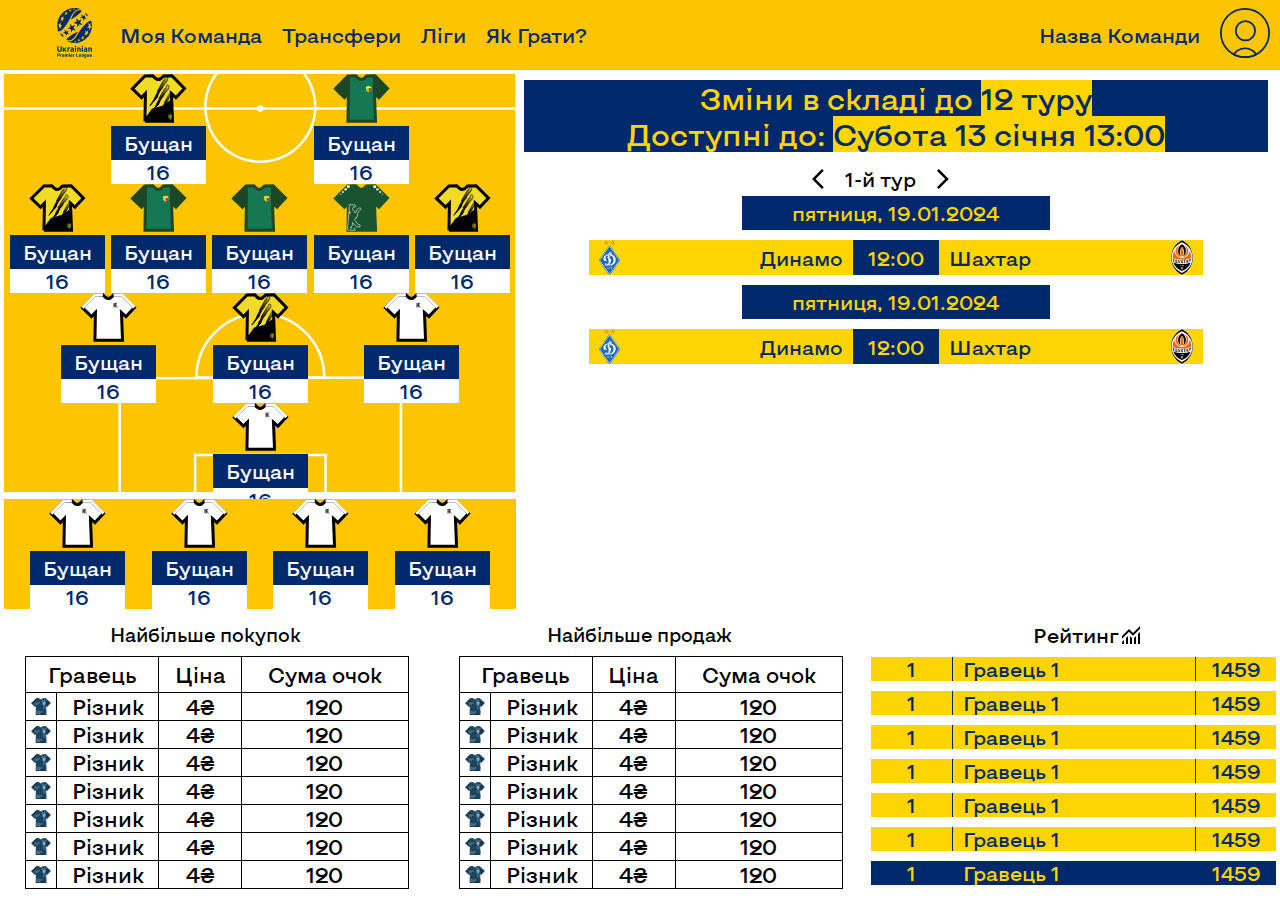
==== team.html @ 9a76119e "Add files via upload" ====
<!DOCTYPE html>
<html lang="en">
<head>
    <meta charset="UTF-8">
    <meta name="viewport" content="width=device-width, initial-scale=1.0">
    <title>Document</title>
    <link rel="stylesheet" href="style2.css">
</head>
<body>




    <nav class="headline" >
        <div >
            <ul>
                <div class="leftnav">
                    <li>
                        <img src="media/logo.svg" class="logo">
                    </li>
                    <li >
                        Моя Команда
                    </li>
                    <li >
                        Трансфери
                    </li>
                    <li >
                        Ліги
                    </li>
                    <li >
                        Як Грати?
                    </li>

                </div>

                <div class="rightnav">
                    <li >
                        Назва Команди
                    </li>
    
                    <li  >
                        <img src="media/user.svg" alt="" >
                    </li>


                </div>
                
                

            </ul>
        </div>
    </nav>
    <div class="main-container">

        <div class="left-container" >

            <div class="pitch">
                <img class="pitchimg" src="media/pitch.svg" alt="">
                <div class="players">
                    <div class="strikers">
                    
                    
                        <div class="player">
                            <img class="playerimg" src="media/player2.svg" alt="">
                            <p class="surname">Бущан</p>
                            <p class="playersmallinfo" >16</p>
                    
                        </div>
                            
                        <div class="player">
                            <img class="playerimg" src="media/player3.svg" alt="">
                            <p class="surname">Бущан</p>
                            <p class="playersmallinfo" >16</p>
                    
                        </div>
                       
                        
                        
                    </div>
                    
                    <div class="midfielders">

                        <div class="player">
                            <img class="playerimg" src="media/player2.svg" alt="">
                            <p class="surname">Бущан</p>
                            <p class="playersmallinfo" >16</p>
                    
                        </div>
                    
                        <div class="player">
                            <img class="playerimg" src="media/player3.svg" alt="">
                            <p class="surname">Бущан</p>
                            <p class="playersmallinfo" >16</p>
                    
                        </div>
                        <div class="player">
                            <img class="playerimg" src="media/player3.svg" alt="">
                            <p class="surname">Бущан</p>
                            <p class="playersmallinfo" >16</p>
                    
                        </div>
                       
                         
                        <div class="player">
                            <img class="playerimg" src="media/player1.svg" alt="">
                            <p class="surname">Бущан</p>
                            <p class="playersmallinfo" >16</p>

                    
                        </div>
                        <div class="player">
                            <img class="playerimg" src="media/player2.svg" alt="">
                            <p class="surname">Бущан</p>
                            <p class="playersmallinfo" >16</p>
                    
                        </div>
                    </div>
            
                    <div class="defenders">
        
                      
                        <div class="player">
                            <img class="playerimg" src="media/player.svg" alt="">
                            <p class="surname">Бущан</p>
                            <p class="playersmallinfo" >16</p>
                    
                        </div>
                        <div class="player">
                            <img class="playerimg" src="media/player2.svg" alt="">
                            <p class="surname">Бущан</p>
                            <p class="playersmallinfo" >16</p>
                    
                        </div>
                        
                        <div class="player">
                            <img class="playerimg" src="media/player.svg" alt="">
                            <p class="surname">Бущан</p>
                            <p class="playersmallinfo" >16</p>
                    
                        </div>
                        
                    </div>
                    <div class="goalkeepers">
                        <div class="player">
                            <img class="playerimg" src="media/player.svg" alt="">
                            <p class="surname">Бущан</p>
                            <p class="playersmallinfo" >16</p>
                    
                        </div>
                        
                      
                        
                       
                    </div>
                    
                </div>
                    
                
                
                
            </div>
            <div class="subt">
                <div class="bench">
                    <div class="player">
                        <img class="playerimg" src="media/player.svg" alt="">
                        <p class="surname">Бущан</p>
                        <p class="playersmallinfo" >16</p>
                
                    </div>
                    <div class="player">
                        <img class="playerimg" src="media/player.svg" alt="">
                        <p class="surname">Бущан</p>
                        <p class="playersmallinfo" >16</p>
                
                    </div>
                    <div class="player">
                        <img class="playerimg" src="media/player.svg" alt="">
                        <p class="surname">Бущан</p>
                        <p class="playersmallinfo" >16</p>
                
                    </div>
                    <div class="player">
                        <img class="playerimg" src="media/player.svg" alt="">
                        <p class="surname">Бущан</p>
                        <p class="playersmallinfo" >16</p>
                
                    </div>
                    
                  
                    
                   
                </div>

            </div>


            
    
        </div>
        
        <div class="right-container" >
            <div class="firstline">
                <div class="info-banner">
                    
                    <span>Зміни в складі до <span class="lineyellow">12 туру</span></span>

                    <br>
                    <span>Доступні до: </span><span class="lineyellow">Субота 13 січня 13:00</span>
                    
    
    
                </div>
                
            </div>
            
            <div class="secondline">
                <div class="calendar">
                    <div class="calendar-info">
                        <div class="calendar-btn">
                            <img src="media/prev.svg" alt="">
                            <p id="tournum" class="tournum">12-й тур</p>
                            <img src="media/next.svg" alt="">
    
                        </div>
                        
    
                    </div>
                    <div class="matchday"  id="cal">
                        <div class="day-info">
                            <p>субота, 28.10.2023</p>
    
                        </div>
                        <div class="match-info">
                            <div class="home-team">
                                <img src="media/dynamo.svg" alt="">
                                <p>Кривбас</p>
                            </div>
                            <div class="one-match-info">
                                <p>13:00</p>
                            </div>
                            <div class="away-team">
                                <p>Дніпро-1</p>
                                <img src="media/dynamo.svg" alt="">
                            </div>
                        </div>
                        
                    </div>
                </div>
                


            </div>


            
            

            
            
            
        </div>

    
        

    </div>
    <div class="footerdiv">
        <div class="mostbuy">
                <h3>Найбільше покупок</h3>
            <div class="top-transfer-list"> 
                
                <table>
                    <tr>
                        <th colspan="2">
                            Гравець
                        </th>
                        <th>
                            Ціна
                        </th>
                        <th>
                            Сума очок
                        </th>
                    </tr>
                    <tr>
                        <td class="imgtrans">
                            <img src="Форми/Минай.svg" alt="">
                        </td>
                        <td>
                            Різник
                        </td>
                        <td>
                            4₴
                        </td>
                        <td>
                            120
                        </td>
                    </tr>
                    <tr>
                        <td class="imgtrans">
                            <img src="Форми/Минай.svg" alt="">
                        </td>
                        <td>
                            Різник
                        </td>
                        <td>
                            4₴
                        </td>
                        <td>
                            120
                        </td>
                    </tr>
                    <tr>
                        <td class="imgtrans">
                            <img src="Форми/Минай.svg" alt="">
                        </td>
                        <td>
                            Різник
                        </td>
                        <td>
                            4₴
                        </td>
                        <td>
                            120
                        </td>
                    </tr>
                    <tr>
                        <td class="imgtrans">
                            <img src="Форми/Минай.svg" alt="">
                        </td>
                        <td>
                            Різник
                        </td>
                        <td>
                            4₴
                        </td>
                        <td>
                            120
                        </td>
                    </tr>
                    <tr>
                        <td class="imgtrans">
                            <img src="Форми/Минай.svg" alt="">
                        </td>
                        <td>
                            Різник
                        </td>
                        <td>
                            4₴
                        </td>
                        <td>
                            120
                        </td>
                    </tr>
                    <tr>
                        <td class="imgtrans">
                            <img src="Форми/Минай.svg" alt="">
                        </td>
                        <td>
                            Різник
                        </td>
                        <td>
                            4₴
                        </td>
                        <td>
                            120
                        </td>
                    </tr>
                    <tr>
                        <td class="imgtrans">
                            <img src="Форми/Минай.svg" alt="">
                        </td>
                        <td>
                            Різник
                        </td>
                        <td>
                            4₴
                        </td>
                        <td>
                            120
                        </td>
                    </tr>
                
                    
                </table>
            </div>

        </div>
        <div class="mostsell">
            <h3>Найбільше продаж</h3>

            <div class="top-transfer-list"> 
                <table>
                    <tr>
                        <th colspan="2">
                            Гравець
                        </th>
                        <th>
                            Ціна
                        </th>
                        <th>
                            Сума очок
                        </th>
                    </tr>
                    <tr>
                        <td class="imgtrans">
                            <img src="Форми/Минай.svg" alt="">
                        </td>
                        <td>
                            Різник
                        </td>
                        <td>
                            4₴
                        </td>
                        <td>
                            120
                        </td>
                    </tr>
                    <tr>
                        <td class="imgtrans">
                            <img src="Форми/Минай.svg" alt="">
                        </td>
                        <td>
                            Різник
                        </td>
                        <td>
                            4₴
                        </td>
                        <td>
                            120
                        </td>
                    </tr>
                    <tr>
                        <td class="imgtrans">
                            <img src="Форми/Минай.svg" alt="">
                        </td>
                        <td>
                            Різник
                        </td>
                        <td>
                            4₴
                        </td>
                        <td>
                            120
                        </td>
                    </tr>
                    <tr>
                        <td class="imgtrans">
                            <img src="Форми/Минай.svg" alt="">
                        </td>
                        <td>
                            Різник
                        </td>
                        <td>
                            4₴
                        </td>
                        <td>
                            120
                        </td>
                    </tr>
                    <tr>
                        <td class="imgtrans">
                            <img src="Форми/Минай.svg" alt="">
                        </td>
                        <td>
                            Різник
                        </td>
                        <td>
                            4₴
                        </td>
                        <td>
                            120
                        </td>
                    </tr>
                    <tr>
                        <td class="imgtrans">
                            <img src="Форми/Минай.svg" alt="">
                        </td>
                        <td>
                            Різник
                        </td>
                        <td>
                            4₴
                        </td>
                        <td>
                            120
                        </td>
                    </tr>
                    <tr>
                        <td class="imgtrans">
                            <img src="Форми/Минай.svg" alt="">
                        </td>
                        <td>
                            Різник
                        </td>
                        <td>
                            4₴
                        </td>
                        <td>
                            120
                        </td>
                    </tr>
                    
                </table>
            </div>

        </div>
        <div class="rating">
            <div class="rating-header">
                <div class="display-rating">
                    <p>Рейтинг</p>
                    <img src="media/chart.svg" alt=""></div>

                </div>
                
            
            <div class="rating-position">
                <div class="posnum">
                    <p>1</p>


                </div>
                <div class="playername">
                    <p >Гравець 1</p>


                </div>
                <div class="points-rating">

                    <p >1459</p>


                </div>

            </div>
            <div class="rating-position">
                <div class="posnum">
                    <p>1</p>


                </div>
                <div class="playername">
                    <p >Гравець 1</p>


                </div>
                <div class="points-rating">

                    <p >1459</p>


                </div>

            </div>
            <div class="rating-position">
                <div class="posnum">
                    <p>1</p>


                </div>
                <div class="playername">
                    <p >Гравець 1</p>


                </div>
                <div class="points-rating">

                    <p >1459</p>


                </div>

            </div>
            <div class="rating-position">
                <div class="posnum">
                    <p>1</p>


                </div>
                <div class="playername">
                    <p >Гравець 1</p>


                </div>
                <div class="points-rating">

                    <p >1459</p>


                </div>

            </div>

            <div class="rating-position">
                <div class="posnum">
                    <p>1</p>


                </div>
                <div class="playername">
                    <p >Гравець 1</p>


                </div>
                <div class="points-rating">

                    <p >1459</p>


                </div>

            </div>
            <div class="rating-position">
                <div class="posnum">
                    <p>1</p>


                </div>
                <div class="playername">
                    <p >Гравець 1</p>


                </div>
                <div class="points-rating">

                    <p >1459</p>


                </div>

            </div>
            <div class="my-rating-position">
                <div class="posnum">
                    <p>1</p>


                </div>
                <div class="playername">
                    <p >Гравець 1</p>


                </div>
                <div class="points-rating">

                    <p >1459</p>


                </div>


            </div>
        </div>

    </div>
        
    
    
    







    


    <script src="calendar.js"></script>
    
</body>
</html>
---- style2.css ----
@font-face {
    font-family: "";
    src: url("fonts/KyivTypeSans-Regular.otf");
    font-weight: normal;
    font-style: normal;
  }


  @font-face {
    font-family: 'KyivTypeSans-Regular';
    src:url('fonts/KyivTypeSerif-Regular.woff2') format('woff2'),
        url('fonts/KyivTypeSerif-Regular.woff') format('woff'),
        url('fonts/KyivTypeSerif-Regular.ttf') format('truetype'),
        url('fonts/KyivTypeSerif-Regular.otf') format('opentype');
    font-weight: 1000;
    font-style: normal;
}
@font-face {
    font-family: 'KyivTypeSans-Medium';
    src:url('fonts/KyivTypeSans-Medium.woff2') format('woff2'),
        url('fonts/KyivTypeSans-Medium.woff') format('woff'),
        url('fonts/KyivTypeSans-Medium.ttf') format('truetype'),
        url('fonts/KyivTypeSans-Medium.otf') format('opentype');
    font-weight: 1000;
    font-style: normal;
}

*{
    font-family: "KyivTypeSans-Medium";
}


.headline {
    background-color: #FDC500;
    color: #00296B;
  }
  
  .headline ul {
    display: flex;
    margin: 0;
  
  }
  
  .headline ul li {
    padding: 10px;
    text-align: center;
  }
  
  .headline ul li img {
    width: 50px;
    height: 100px;
  }
  .leftnav{
    list-style-type: none;
    height: 70px;
    padding: 0;
    margin: 0;
    font-size: 20px;
    display: flex;
    align-items: center;
    width:50%;
  
  }

  .rightnav{
    list-style-type: none;
    height: 70px;
    padding: 0;
    margin: 0;
    font-size: 20px;
    display: flex;
    align-items: center;
    justify-content: flex-end	;
    width: 50%;
    float: right;
  
  }
  
  
  .logo {
    max-height: 50px;
  }
  


body {
    margin: 0;
    width: 100%;
}

.pitch{
    position: relative;
    width: 100%;
    border-top: 4px solid #FFF;

    border-right: 4px solid #FFF;

    border-bottom: 4px solid #FFF;

    border-left: 4px solid #FFF;
}

.subt{
    
    position: relative;
    width: 100%;
    background-color: #FFC500;

    border-right: 4px solid #FFF;

    border-bottom: 4px solid #FFF;

    border-left: 4px solid #FFF;
}
.pitchimg{
    width: 100%;
}
.players{
    position: absolute;
    display: flex;
    flex-direction: column;
    justify-content: space-between;
    align-items: center; /* Додайте цей рядок для центрування тексту по вертикалі і горизонталі */
    top: 0;
    width: 100%;
    height: 100%;

}


.strikers, .midfielders, .defenders, .goalkeepers, .bench {
  display: flex;
  justify-content: space-evenly;
  align-items: center;
  flex: 1;
  width: 100%;
  text-align: center;
}


.playerimg{
    width: 60%;
}
.surname{
    margin: 0;
    padding: 5px 10px;
    color: #FFF;
    font-size: 20px;
    background: #00296B;

}
.playersmallinfo{
    width: 100%;
    margin: 0;
    background: #FFF;
    color: #00296B;
    text-align: center;
    font-size: 20px;
}
.player:hover{ 
  background-color: #FFF;
}

@media only screen and (max-width: 600px){
    .pitch{
        width: 100%;
    }
}



.main-container{
    display: flex;
}
.left-container{
    width: 40%;    
}
.left-container-points{
    width: 35%;    
}

.left-container-leagues{
    width:50%;    
}
.right-container-leagues{
    width:50%;    
}


.left-container-transfer{
    margin-left: auto;
    width: 40%;    
    }
.right-container{
    width: 60%;
justify-content: center;
}
.right-container-transfer{
    margin-right: auto;
    padding-left: 10px;
    width: 40%;
justify-content: center;
}
.right-container-transfer h1{
    margin: 10px 0px;
}
.firstline{
    width: 100%;

}
.secondline{
    display: flex;
    width: 100%;

}
.thirdline{
    width: 100%;

}
.calendar{
    width: 80%;
    margin: 0px auto;
}

.calendar-btn{
    display: flex;
    width: fit-content;
    margin: 0 auto;
    text-align: center;
    
}

.calendar-info{
    width: 95%;
    margin:5px 0px 5px 0px ;
   


}

.calendar-info img{
    margin:0px 15px;

}
.calendar-info p{
    margin: 0;
    font-size: 20px;

}
.matchday{
    width: 100%;

}

.day-info{
    color: #FFD500;
    font-size: 20px;
    background-color: #00296B;
    width: 50%;
    margin: 0 auto;

}

.day-info p{
    padding: 5px;
    text-align: center;
    margin: 0%;

}
.match-info{
    margin: 10px 0px;
    display:flex;
    color: #FFD500;
    font-size: 20px;
    height: 35px;
    background-color: #00296B;
    width: 100%;
}
.away-team , .home-team{
    height: 100%;
    display:flex;
    width: 43%;
    color: #00296B;
    background-color: #FFD500;
}
.one-match-info{

    width: 14%;
    text-align: center;
    margin: auto auto;
}
.one-match-info p{

    
    margin: 0;
    margin: auto;
}


.away-team img {
    margin: auto;
    margin-right: 10px; /* Задає відступ між фото і текстом */
}


.home-team p {
    margin-right:10px ;
    margin-left: auto; /* Задає відступ між фото і текстом */
}
.away-team img {
    margin-left: auto; /* Задає відступ між фото і текстом */
}
.home-team img{
    margin: auto;

    margin-left:10px ;
}
.away-team p {
    margin-left: 10px; /* Задає відступ між фото і текстом */
}





.away-team img, .home-team img{
    height: 100%;

}
.away-team p, .home-team p{
    
margin-top:auto;
margin-bottom:auto;


}
.mostbuy, .mostsell{
    width: calc((1/3)*100%);
    margin: 0 auto;
}
.mostbuy h3, .mostsell h3{
    width: 90%;
    text-align: center;
    margin: 10px;
}

.top-transfer-list table{
    width: 100%;

}
.top-transfer-list table, th, td {
    text-align: center;
    border: 1px solid black;
    border-collapse: collapse;
  }

.top-transfer-list{
    width: 90%;
    margin: 0 auto;


    font-size: 21px;
}
.top-transfer-list th{
    padding: 5px;
}
.top-transfer-list img{
    width: 40px;
}
.rating{
    font-size: 20px;

    width: calc((1/3)*95%);
    margin: 0px auto;
}

.rating-position{
    display: flex;
    width: 100%;
    color: #00296B;
    background-color: #FFD500;
    margin: 10px 0px;

}
.my-rating-position{
    margin: 10px 0px;
    display: flex;
    width: 100%;
    color: #FFD500;
    background-color: #00296B;
}


.posnum{

    width: 20%;
    margin: auto;

}

.posnum p{
    text-align: center;
    width: 100%;
    margin: auto;

} 

.playername {
    margin: auto;

    width: 60%;
    border-right: 1px solid #00296B;
    border-left: 1px solid #00296B;
}
.playername p{
    margin: 0;
    margin-left:10px ;



}

.points-rating{    
    margin: auto;

    width: 20%;
}
.points-rating p{ 
    margin: 0;

    text-align: center;
 

}
.display-rating{
    display: flex;

}
.display-rating p{
    margin-bottom: 0px;
    margin-top: 10px;

}
.display-rating img{
    height: 100%;
    margin-top: auto;
}
.rating-header{
    width: 20%;
    
margin:  0 auto;}



.info-banner{
    width: 97%;
    margin: 10px auto;
    background-color: #00296B;
    color: #FFD500;
    text-align: center;
}
.info-banner span{
    margin: 0%;
    font-size: 30px;
}

.lineyellow{
    background-color:#FFD500 ;
    color:#00296B ;
}
.linetrans{
    width: 100%;
}
.linetrans table{
    width: 100%;
}
.linetrans table{
    width: 100%;
}
.linetrans table{
    color: #00296B
    ;
    text-align: center;
    font-size: 20px;
    
  }

.headth{
    background-color:#00296B ; 
    color: #FFD500;  

}

.bodytr{
    background-color: #FFD500;   


}

.teamselect{
    width: 75%;
    font-size: 20px;

    
}
.teamselect select{
    width: 100%;
    font-size: 21px;

    margin: 10px auto;

}
.positionselect{
    width: 75%;
    font-size: 20px;

    
}
.positionselect select{
    width: 100%;
    font-size: 21px;

    margin: 10px auto;

}
.transfer-list table{
    width: 100%;
    text-align: center;

}
.first-col{
    width: 50%;
    text-align: center;
    margin: 0%;
    border: 1px solid #00296B;

    

}
.first-col-withimg{
    width: 50%;
    text-align: center;
    margin: 0%;
    display: flex;
    border: 1px solid #00296B;

}
.first-col-withimg p{
    text-align: center;
    width: 90%;
    

}
.first-col-withimg img{
    width: 10%;
}
.second-col, .third-col{
    width: 25%;
    text-align: center;
    margin: 0%;
    border: 1px solid #00296B;



}
.table-trans-footer{
    width: 100%;
    display: flex;
    text-align: center;

    width: 100%;
    background-color:#FFD500; 
    color: #00296B; 
    margin: 0%;

    

}




.table-trans-footer p{
    text-align: center;
    margin: 0% 10px;

}
.cont-footer{
    display: flex;
    margin: 0% auto;
}

.table-trans{
    width: 100%;
}
.table-trans p{
    padding: 5px 0px;
}
.table-trans-chapter{
    width: 100%;
    background-color:#00296B ; 
    color: #FFD500; 
    margin: 0%;
}
.table-trans-chapter p{
    text-align: center;
    margin: 0%;

}

.table-trans-player{
    text-align: center;
    margin: 0%;
    display: flex;
}

.table-trans-player p{
    text-align: center;
    margin: 0% ;
    
    word-wrap: break-word;

}

.table-trans-head{
    display: flex;
}
.table-trans-head p{
    font-size: 20px;
}
.transfer-list table, th, td {
    text-align: center;
    border: 1px solid black;
    border-collapse: collapse;
    word-wrap: break-word; /* або overflow: hidden; */

  }
.imgtrans img{
    width: 20px;
}
.one-line-table{
    background-color: #00296B;
    color: #FFD500;
}
.one-line-table-inverse td{
    display: flex;

}
.one-line-table-inverse{
    background-color: #FFD500;
    color: #00296B;
}
.transfer-list{

    font-size: 21px;
}
.transfer-list th{
    padding: 5px;
}
.transfer-list img{
    width: 40px;
}
  

.footerdiv{
    display: flex;
    width: 100%;
}
.searchdiv{
    width: 100%;
}
.formsearch {
    font-size: 20px;
}
.formsearch input[type="number"]{
    width: 60px;
    font-size: 20px;

}
input[type="number"]::-webkit-inner-spin-button,
input[type="number"]::-webkit-outer-spin-button {
    opacity: 1;
}
.formsearch input[type="text"]{
    width: 75%;
    padding: 0%;
    font-size: 20px;
    margin: 10px 0;

}
.gameweekline{
    width: 100%;
}

.league-container{
    margin: 1% auto 5% 1%;

    width: 85%;
    border: 1px solid #00296B;
}
.league-container-mirror{
    margin: 1% 1% 5% auto;

    width: 85%;
    border: 1px solid #00296B;
}
.league-nav{
    background: #FFD500;
    width: 50%;
    text-align: center;
    margin: 10px auto;
}
.league-nav p{
    color: #00296B;
    
    font-size: 21px;
    padding: 10px 5px;
}
.smallblockleague{
    width: 90%;
    margin: 10px auto;
    border: 1px solid #00296B;
    text-align: center;


}
.create-league{
    font-size: 20px;
}
.create-league button{
    font-size: 23px;
    color: #FFD500;
    background: #00296B;
    border: 1px solid #00296B;
    margin: 5px auto;
    width: 25%;


}
.create-league input[type="text"]{
    width: 60%;
    padding: 0%;
    font-size: 20px;
    margin: 10px 0;
    margin-top: 0px;

}
.league-list{
    width: 100%;

}
.league-list-item{
    width: 100%;
    display: flex;
    font-size: 21px;
    border-top: 1px solid #00296B;

}
.league-img{
    width: 20%;
}
.league-img img{
margin: auto;
height: 100%;
}
.league-name{
    width: 50%;
}
.league-points{
    width: 30%;
}
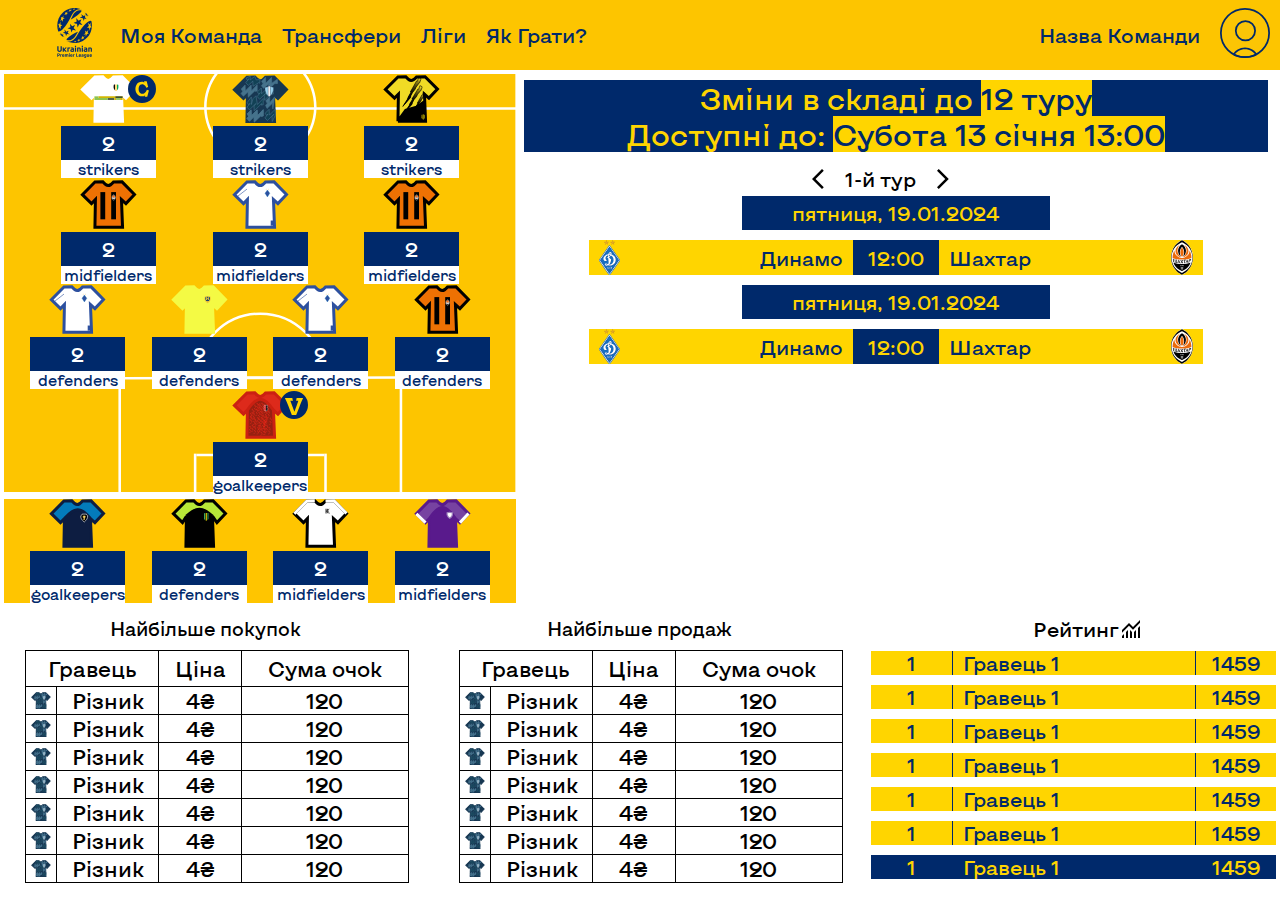
==== commit 0761e1e9: "Фронтенд сторінки моя команда" ====
--- a/team.html
+++ b/team.html
@@ -57,37 +57,35 @@
             <div class="pitch">
                 <img class="pitchimg" src="media/pitch.svg" alt="">
                 <div class="players">
-                    <div class="strikers">
-                    
-                    
+                    <div class="midfielders">
+
                         <div class="player">
+                            <div class="property">
+                                <img class="capbtn" src="media/captain-label.svg" alt="">
+
+
+                            </div>
+                            <div  class="capmenu">
+                                <div class="capvice">
+                                    <img class="capbtn" src="media/captain.svg" alt="">
+                                    <img class="vicecapbtn" src="media/vice-captain.svg" alt="">
+
+
+                                </div>
+
+                            </div>
                             <img class="playerimg" src="media/player2.svg" alt="">
                             <p class="surname">Бущан</p>
                             <p class="playersmallinfo" >16</p>
                     
                         </div>
-                            
+                    
                         <div class="player">
-                            <img class="playerimg" src="media/player3.svg" alt="">
-                            <p class="surname">Бущан</p>
-                            <p class="playersmallinfo" >16</p>
-                    
-                        </div>
-                       
-                        
-                        
-                    </div>
-                    
-                    <div class="midfielders">
-
-                        <div class="player">
-                            <img class="playerimg" src="media/player2.svg" alt="">
-                            <p class="surname">Бущан</p>
-                            <p class="playersmallinfo" >16</p>
-                    
-                        </div>
-                    
-                        <div class="player">
+                            <div class="property">
+                                <img class="capbtn" src="media/vice-captain-label.svg" alt="">
+
+
+                            </div>
                             <img class="playerimg" src="media/player3.svg" alt="">
                             <p class="surname">Бущан</p>
                             <p class="playersmallinfo" >16</p>
@@ -116,42 +114,6 @@
                         </div>
                     </div>
             
-                    <div class="defenders">
-        
-                      
-                        <div class="player">
-                            <img class="playerimg" src="media/player.svg" alt="">
-                            <p class="surname">Бущан</p>
-                            <p class="playersmallinfo" >16</p>
-                    
-                        </div>
-                        <div class="player">
-                            <img class="playerimg" src="media/player2.svg" alt="">
-                            <p class="surname">Бущан</p>
-                            <p class="playersmallinfo" >16</p>
-                    
-                        </div>
-                        
-                        <div class="player">
-                            <img class="playerimg" src="media/player.svg" alt="">
-                            <p class="surname">Бущан</p>
-                            <p class="playersmallinfo" >16</p>
-                    
-                        </div>
-                        
-                    </div>
-                    <div class="goalkeepers">
-                        <div class="player">
-                            <img class="playerimg" src="media/player.svg" alt="">
-                            <p class="surname">Бущан</p>
-                            <p class="playersmallinfo" >16</p>
-                    
-                        </div>
-                        
-                      
-                        
-                       
-                    </div>
                     
                 </div>
                     
@@ -161,30 +123,8 @@
             </div>
             <div class="subt">
                 <div class="bench">
-                    <div class="player">
-                        <img class="playerimg" src="media/player.svg" alt="">
-                        <p class="surname">Бущан</p>
-                        <p class="playersmallinfo" >16</p>
-                
-                    </div>
-                    <div class="player">
-                        <img class="playerimg" src="media/player.svg" alt="">
-                        <p class="surname">Бущан</p>
-                        <p class="playersmallinfo" >16</p>
-                
-                    </div>
-                    <div class="player">
-                        <img class="playerimg" src="media/player.svg" alt="">
-                        <p class="surname">Бущан</p>
-                        <p class="playersmallinfo" >16</p>
-                
-                    </div>
-                    <div class="player">
-                        <img class="playerimg" src="media/player.svg" alt="">
-                        <p class="surname">Бущан</p>
-                        <p class="playersmallinfo" >16</p>
-                
-                    </div>
+
+                    
                     
                   
                     
@@ -192,6 +132,7 @@
                 </div>
 
             </div>
+           
 
 
             
@@ -666,6 +607,7 @@
 
 
     <script src="calendar.js"></script>
+    <script src="squad.js"></script>
     
 </body>
 </html>--- a/style2.css
+++ b/style2.css
@@ -155,12 +155,42 @@
     background: #FFF;
     color: #00296B;
     text-align: center;
-    font-size: 20px;
+    font-size: 15px;
 }
 .player:hover{ 
   background-color: #FFF;
 }
-
+.player{
+    position: relative;
+}
+.property{
+    position:absolute ;
+    z-index: 4;
+    right: 0;
+
+
+}
+.capmenu{
+    position:absolute ;
+    z-index: 5;
+    width: 100%;
+    height: 30%;
+    background-color: #FFF;
+    display: none;
+
+}
+.capvice{
+    width: 100%;
+    display: flex;
+    justify-content: space-around;
+}
+.capvice img{
+    height: 100%;
+
+}
+.capmenu .capbtn {
+    display: block; /* Показати зображення з класом capbtn */
+}
 @media only screen and (max-width: 600px){
     .pitch{
         width: 100%;
@@ -195,6 +225,11 @@
     width: 60%;
 justify-content: center;
 }
+.right-container-points{
+    display: flex;
+    width: 65%;
+justify-content: center;
+}
 .right-container-transfer{
     margin-right: auto;
     padding-left: 10px;
@@ -219,6 +254,10 @@
 }
 .calendar{
     width: 80%;
+    margin: 0px auto;
+}
+.calendar-points{
+    width: 100%;
     margin: 0px auto;
 }
 
@@ -373,6 +412,12 @@
     width: calc((1/3)*95%);
     margin: 0px auto;
 }
+.rating-points{
+    font-size: 21px;
+
+    margin: 0px auto;
+}
+
 
 .rating-position{
     display: flex;
@@ -768,4 +813,22 @@
 }
 .league-points{
     width: 30%;
+}
+
+@keyframes blink {
+    0% {background-color: transparent;}
+    50% {background-color: #FFF;}
+    100% {background-color: transparent;}
+  }
+  
+  .player.selected {
+    animation: blink 1s infinite;
+  }
+  
+.rightone{
+    width: 58%;
+    margin: 0% auto;
+}
+.righttwo{
+    width: 40%;
 }